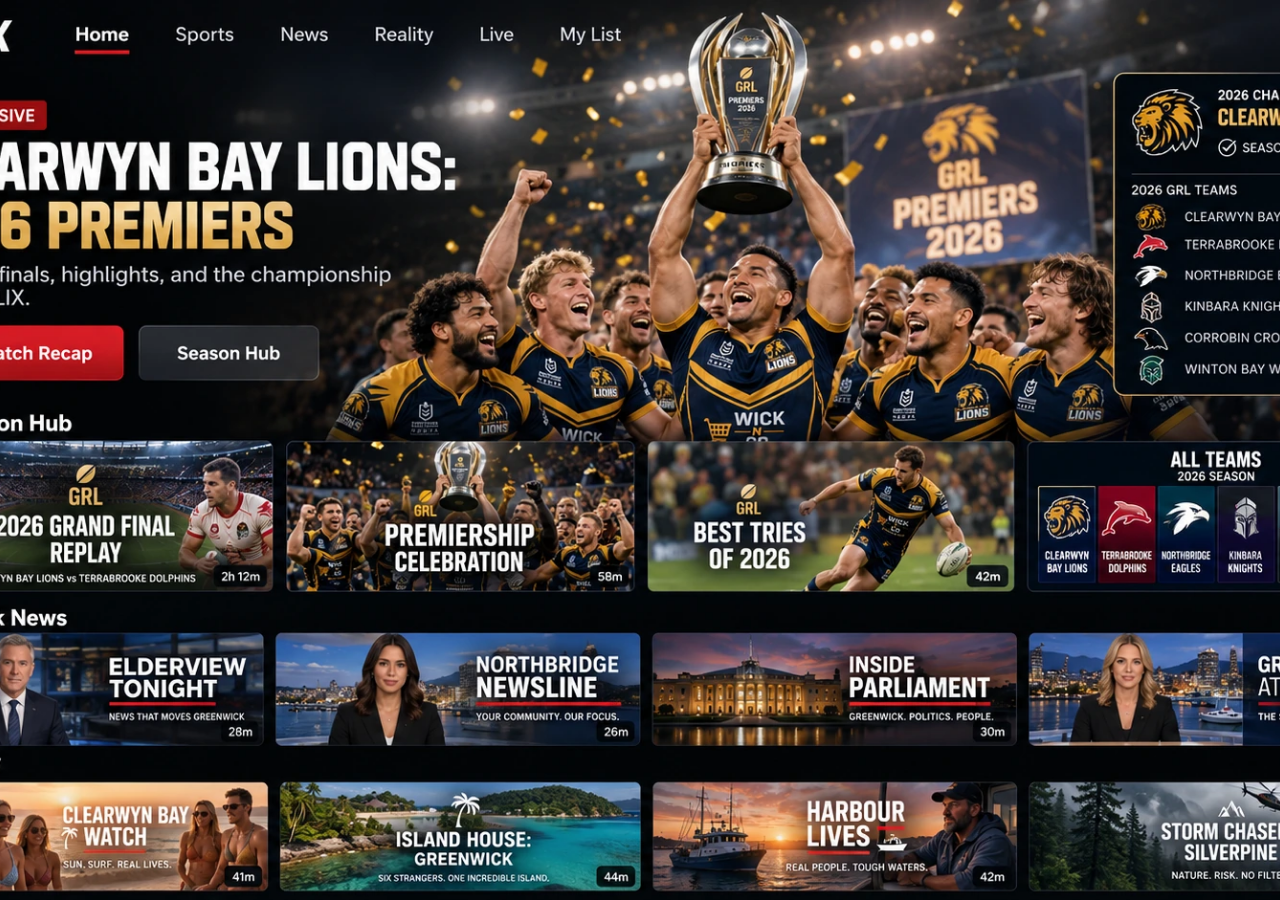
==== index.html @ b38acb1f "Add files via upload" ====
<!doctype html><html lang="en"><head><meta charset="utf-8"><meta name="viewport" content="width=device-width,initial-scale=1"><meta name="theme-color" content="#03070b"><title>6FLIX — Home</title><link rel="stylesheet" href="style.css"></head><body><main class="app"><section class="screen"><img class="bg" src="assets/home.webp" alt="6FLIX Home interface"><a class="hotspot nav-home" href="index.html" aria-label="Home"></a><a class="hotspot nav-sports" href="sports.html" aria-label="Sports"></a><a class="hotspot nav-news" href="news.html" aria-label="News"></a><a class="hotspot nav-reality" href="reality.html" aria-label="Reality"></a><a class="hotspot nav-live" href="live.html" aria-label="Live"></a><a class="hotspot nav-list" href="my-list.html" aria-label="My List"></a><a class="hotspot nav-search" href="#" data-search aria-label="Search"></a><a class="hotspot nav-profile" href="profiles.html" aria-label="Profiles"></a><a class="hotspot hero-primary" href="#" data-watch aria-label="Watch"></a><a class="hotspot hero-secondary" href="#" data-info aria-label="More information"></a></section></main>
<div class="floating" id="watchModal"><div class="modal"><button class="close" data-close="watchModal">×</button><h2>6FLIX Player</h2><p>This demo player is wired into the interface. Connect your own HLS/DASH/MP4 stream URL when you deploy the production service.</p><div style="aspect-ratio:16/9;background:#000;border-radius:14px;display:grid;place-items:center;margin-top:18px;border:1px solid #303842"><button class="btn red">▶ Play</button></div></div></div>
<div class="floating" id="infoModal"><div class="modal"><button class="close" data-close="infoModal">×</button><h2>About this title</h2><p>Exclusive programming from 6FLIX. Browse episodes, replays, highlights and related coverage from this title hub.</p><button class="btn red" data-watch>▶ Watch Now</button></div></div>
<div class="floating" id="searchModal"><div class="modal"><button class="close" data-close="searchModal">×</button><h2 id="searchHint">Search 6FLIX</h2><div class="searchbox"><input id="searchInput" placeholder="Search shows, teams, news and live channels"><button class="btn red">Search</button></div><div class="results"><div class="result">GRL</div><div class="result">6 NEWS</div><div class="result">Greenwick Shores</div></div></div></div>
<script src="app.js"></script></body></html>
---- style.css ----
:root{--red:#e50914;--panel:#091119;--muted:#aab2bc;--white:#fff}
*{box-sizing:border-box}html,body{margin:0;background:#03070b;color:#fff;font-family:Inter,Segoe UI,Arial,sans-serif;min-height:100%;overflow-x:hidden}a{color:inherit;text-decoration:none}
.app{width:100%;min-height:100vh;background:#03070b}.screen{position:relative;width:100%;max-width:1920px;margin:0 auto;aspect-ratio:1672/941;min-height:min(100vh,941px);background:#03070b;overflow:hidden}.screen>img.bg{position:absolute;inset:0;width:100%;height:100%;object-fit:cover;display:block;user-select:none;-webkit-user-drag:none}
.hotspot{position:absolute;z-index:5;border-radius:10px;cursor:pointer}.hotspot:focus-visible{outline:3px solid #fff;outline-offset:2px}.hotspot:hover{background:rgba(255,255,255,.035)}
.nav-home{left:12.4%;top:1.2%;width:5.8%;height:5.5%}.nav-sports{left:19.3%;top:1.2%;width:6.2%;height:5.5%}.nav-news{left:25.6%;top:1.2%;width:5.5%;height:5.5%}.nav-reality{left:31.6%;top:1.2%;width:6.2%;height:5.5%}.nav-live{left:37.3%;top:1.2%;width:5%;height:5.5%}.nav-list{left:42.1%;top:1.2%;width:6.7%;height:5.5%}.nav-search{left:89.2%;top:1%;width:3.7%;height:5.8%}.nav-profile{left:93.2%;top:.8%;width:4%;height:6.2%}
.hero-primary{left:3.2%;top:35.1%;width:15.9%;height:6.2%}.hero-secondary{left:19.8%;top:35.1%;width:12.4%;height:6.2%}
.floating{position:fixed;inset:0;z-index:20;display:none;align-items:center;justify-content:center;background:rgba(0,0,0,.72);backdrop-filter:blur(16px)}.floating.open{display:flex}.modal{width:min(720px,92vw);background:linear-gradient(180deg,#101820,#070b0f);border:1px solid rgba(255,255,255,.14);border-radius:22px;box-shadow:0 30px 80px rgba(0,0,0,.65);padding:28px}.modal h2{margin:0 0 12px;font-size:32px}.modal p{color:#bac3cd;line-height:1.55}.modal .close{float:right;border:0;background:#222c35;color:#fff;width:40px;height:40px;border-radius:50%;font-size:24px;cursor:pointer}.searchbox{display:flex;gap:12px;margin-top:20px}.searchbox input{flex:1;background:#0b1117;border:1px solid #39434d;color:#fff;border-radius:12px;padding:15px 16px;font-size:18px}.btn{border:0;border-radius:11px;padding:14px 20px;font-weight:700;font-size:16px;cursor:pointer}.btn.red{background:var(--red);color:#fff}.btn.dark{background:#232b33;color:#fff}.results{display:grid;grid-template-columns:repeat(3,1fr);gap:12px;margin-top:20px}.result{aspect-ratio:16/9;border-radius:12px;background:linear-gradient(135deg,#273545,#111923);display:flex;align-items:end;padding:12px;font-weight:700;border:1px solid rgba(255,255,255,.08)}
.generated{min-height:100vh;background:radial-gradient(circle at 20% 0,#15202c 0,#05090d 38%,#020406 100%);padding:30px 44px}.gen-nav{display:flex;align-items:center;gap:38px;height:72px}.brand{font-weight:900;font-size:36px;letter-spacing:-2px}.brand b{color:#e31b23}.gen-nav a{font-size:19px;color:#e7e7e7}.gen-nav a.active{font-weight:800;border-bottom:4px solid var(--red);padding-bottom:8px}.spacer{flex:1}.profile-dot{width:42px;height:42px;border:2px solid var(--red);border-radius:50%;display:grid;place-items:center}.page-title{font-size:46px;margin:40px 0 8px}.sub{color:#aeb8c3;margin-bottom:26px}.grid{display:grid;grid-template-columns:repeat(4,minmax(0,1fr));gap:18px}.card{aspect-ratio:16/9;border-radius:14px;background:linear-gradient(135deg,#182638,#0c1118);border:1px solid rgba(255,255,255,.09);padding:18px;display:flex;align-items:flex-end;font-size:21px;font-weight:800;box-shadow:inset 0 -70px 80px rgba(0,0,0,.35)}
.profile-screen .hotspot-profile{position:absolute;z-index:5;top:35%;width:8%;height:17%;border-radius:14px;cursor:pointer}.p1{left:61.5%}.p2{left:68.5%}.p3{left:75.5%}.p4{left:82.5%}.p5{left:89.5%}
@media(max-width:900px){.screen{aspect-ratio:16/9;min-height:auto}.generated{padding:20px}.gen-nav{gap:16px;overflow:auto}.gen-nav a{font-size:15px}.brand{font-size:28px}.grid{grid-template-columns:repeat(2,1fr)}.modal h2{font-size:26px}.results{grid-template-columns:1fr 1fr}}
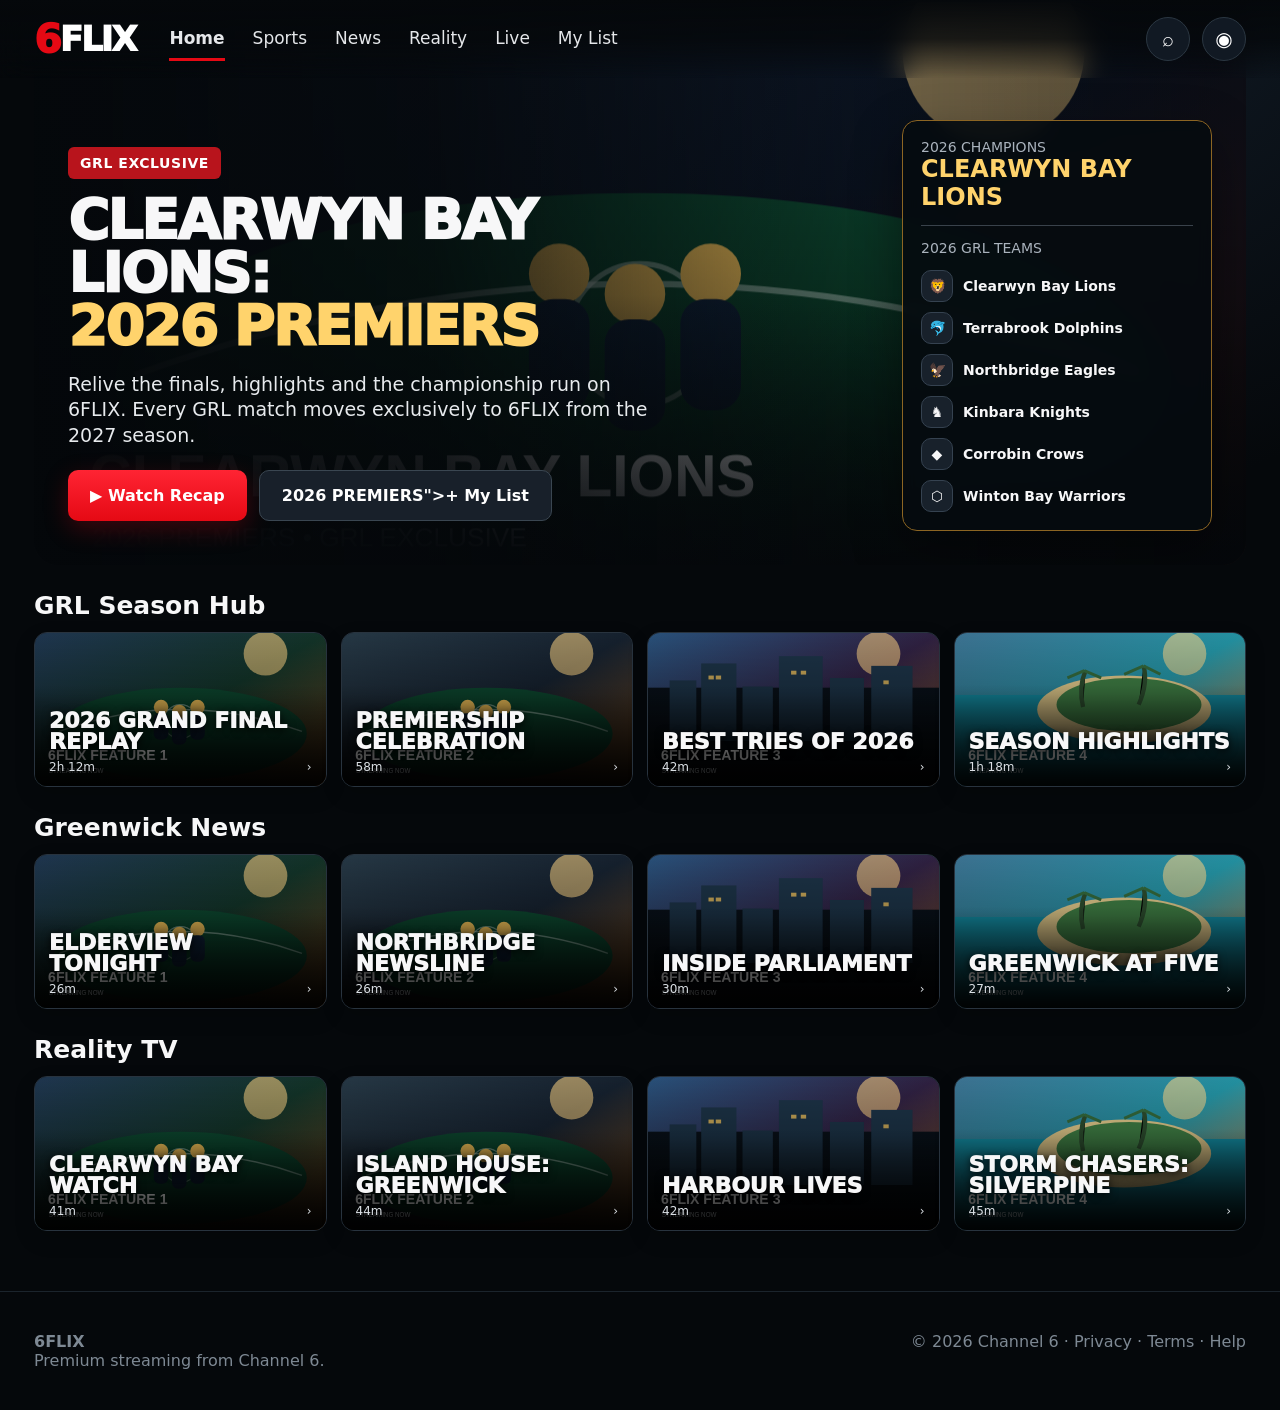
==== commit ad9e1505: "Add files via upload" ====
--- a/index.html
+++ b/index.html
@@ -1,5 +1 @@
-<!doctype html><html lang="en"><head><meta charset="utf-8"><meta name="viewport" content="width=device-width,initial-scale=1"><meta name="theme-color" content="#03070b"><title>6FLIX — Home</title><link rel="stylesheet" href="style.css"></head><body><main class="app"><section class="screen"><img class="bg" src="assets/home.webp" alt="6FLIX Home interface"><a class="hotspot nav-home" href="index.html" aria-label="Home"></a><a class="hotspot nav-sports" href="sports.html" aria-label="Sports"></a><a class="hotspot nav-news" href="news.html" aria-label="News"></a><a class="hotspot nav-reality" href="reality.html" aria-label="Reality"></a><a class="hotspot nav-live" href="live.html" aria-label="Live"></a><a class="hotspot nav-list" href="my-list.html" aria-label="My List"></a><a class="hotspot nav-search" href="#" data-search aria-label="Search"></a><a class="hotspot nav-profile" href="profiles.html" aria-label="Profiles"></a><a class="hotspot hero-primary" href="#" data-watch aria-label="Watch"></a><a class="hotspot hero-secondary" href="#" data-info aria-label="More information"></a></section></main>
-<div class="floating" id="watchModal"><div class="modal"><button class="close" data-close="watchModal">×</button><h2>6FLIX Player</h2><p>This demo player is wired into the interface. Connect your own HLS/DASH/MP4 stream URL when you deploy the production service.</p><div style="aspect-ratio:16/9;background:#000;border-radius:14px;display:grid;place-items:center;margin-top:18px;border:1px solid #303842"><button class="btn red">▶ Play</button></div></div></div>
-<div class="floating" id="infoModal"><div class="modal"><button class="close" data-close="infoModal">×</button><h2>About this title</h2><p>Exclusive programming from 6FLIX. Browse episodes, replays, highlights and related coverage from this title hub.</p><button class="btn red" data-watch>▶ Watch Now</button></div></div>
-<div class="floating" id="searchModal"><div class="modal"><button class="close" data-close="searchModal">×</button><h2 id="searchHint">Search 6FLIX</h2><div class="searchbox"><input id="searchInput" placeholder="Search shows, teams, news and live channels"><button class="btn red">Search</button></div><div class="results"><div class="result">GRL</div><div class="result">6 NEWS</div><div class="result">Greenwick Shores</div></div></div></div>
-<script src="app.js"></script></body></html>
+<!doctype html><html lang="en"><head><meta charset="utf-8"><meta name="viewport" content="width=device-width,initial-scale=1"><title>6FLIX — CLEARWYN BAY LIONS:<br><span class="gold">2026 PREMIERS</span></title><link rel="stylesheet" href="style.css"></head><body><div class="app"><header class="topbar"><a class="logo" href="index.html"><span class="six">6</span><span class="flix">FLIX</span></a><nav class="nav"><a href="index.html" data-nav="home" class="active">Home</a><a href="sports.html" data-nav="sports">Sports</a><a href="news.html" data-nav="news">News</a><a href="reality.html" data-nav="reality">Reality</a><a href="live.html" data-nav="live">Live</a><a href="my-list.html" data-nav="list">My List</a></nav><div class="nav-actions"><button class="icon-btn" aria-label="Search">⌕</button><div class="profile-menu"><button class="icon-btn" data-profile-toggle aria-label="Profile">◉</button><div class="profile-pop"><a href="profiles.html">Switch profile</a><a href="plans.html">Plan & billing</a><a href="welcome.html">Sign out</a></div></div></div></header><main class="page"><section class="hero" style="background-image:url('assets/hero-home.svg')"><div class="hero-content"><span class="eyebrow">GRL EXCLUSIVE</span><h1>CLEARWYN BAY LIONS:<br><span class="gold">2026 PREMIERS</span></h1><p>Relive the finals, highlights and the championship run on 6FLIX. Every GRL match moves exclusively to 6FLIX from the 2027 season.</p><div class="hero-actions"><button class="primary">▶ Watch Recap</button><button class="secondary" data-add-list="CLEARWYN BAY LIONS: <span class="gold">2026 PREMIERS</span>">+ My List</button></div></div><aside class="side-card"><div class="muted">2026 CHAMPIONS</div><h3 style="color:#ffd36c">CLEARWYN BAY LIONS</h3><div style="height:1px;background:#39424b;margin:14px 0"></div><div class="muted">2026 GRL TEAMS</div><div class="team-list"><div class="team-item"><span class="team-badge">🦁</span>Clearwyn Bay Lions</div><div class="team-item"><span class="team-badge">🐬</span>Terrabrook Dolphins</div><div class="team-item"><span class="team-badge">🦅</span>Northbridge Eagles</div><div class="team-item"><span class="team-badge">♞</span>Kinbara Knights</div><div class="team-item"><span class="team-badge">◆</span>Corrobin Crows</div><div class="team-item"><span class="team-badge">⬡</span>Winton Bay Warriors</div></div></aside></section><section class="section"><h2>GRL Season Hub</h2><div class="row"><article class="card"><div class="art" style="background-image:url('assets/card-1.svg')"></div><div class="card-content"><div class="card-title">2026 Grand Final Replay</div><div class="card-meta"><span>2h 12m</span><span>›</span></div></div></article><article class="card"><div class="art" style="background-image:url('assets/card-2.svg')"></div><div class="card-content"><div class="card-title">Premiership Celebration</div><div class="card-meta"><span>58m</span><span>›</span></div></div></article><article class="card"><div class="art" style="background-image:url('assets/card-3.svg')"></div><div class="card-content"><div class="card-title">Best Tries of 2026</div><div class="card-meta"><span>42m</span><span>›</span></div></div></article><article class="card"><div class="art" style="background-image:url('assets/card-4.svg')"></div><div class="card-content"><div class="card-title">Season Highlights</div><div class="card-meta"><span>1h 18m</span><span>›</span></div></div></article></div></section><section class="section"><h2>Greenwick News</h2><div class="row"><article class="card"><div class="art" style="background-image:url('assets/card-1.svg')"></div><div class="card-content"><div class="card-title">Elderview Tonight</div><div class="card-meta"><span>26m</span><span>›</span></div></div></article><article class="card"><div class="art" style="background-image:url('assets/card-2.svg')"></div><div class="card-content"><div class="card-title">Northbridge Newsline</div><div class="card-meta"><span>26m</span><span>›</span></div></div></article><article class="card"><div class="art" style="background-image:url('assets/card-3.svg')"></div><div class="card-content"><div class="card-title">Inside Parliament</div><div class="card-meta"><span>30m</span><span>›</span></div></div></article><article class="card"><div class="art" style="background-image:url('assets/card-4.svg')"></div><div class="card-content"><div class="card-title">Greenwick at Five</div><div class="card-meta"><span>27m</span><span>›</span></div></div></article></div></section><section class="section"><h2>Reality TV</h2><div class="row"><article class="card"><div class="art" style="background-image:url('assets/card-1.svg')"></div><div class="card-content"><div class="card-title">Clearwyn Bay Watch</div><div class="card-meta"><span>41m</span><span>›</span></div></div></article><article class="card"><div class="art" style="background-image:url('assets/card-2.svg')"></div><div class="card-content"><div class="card-title">Island House: Greenwick</div><div class="card-meta"><span>44m</span><span>›</span></div></div></article><article class="card"><div class="art" style="background-image:url('assets/card-3.svg')"></div><div class="card-content"><div class="card-title">Harbour Lives</div><div class="card-meta"><span>42m</span><span>›</span></div></div></article><article class="card"><div class="art" style="background-image:url('assets/card-4.svg')"></div><div class="card-content"><div class="card-title">Storm Chasers: Silverpine</div><div class="card-meta"><span>45m</span><span>›</span></div></div></article></div></section></main><footer class="footer"><div><strong>6FLIX</strong><br>Premium streaming from Channel 6.</div><div>© 2026 Channel 6 · Privacy · Terms · Help</div></footer><script src="app.js"></script></div></body></html>
--- a/style.css
+++ b/style.css
@@ -1,10 +1,8 @@
-:root{--red:#e50914;--panel:#091119;--muted:#aab2bc;--white:#fff}
-*{box-sizing:border-box}html,body{margin:0;background:#03070b;color:#fff;font-family:Inter,Segoe UI,Arial,sans-serif;min-height:100%;overflow-x:hidden}a{color:inherit;text-decoration:none}
-.app{width:100%;min-height:100vh;background:#03070b}.screen{position:relative;width:100%;max-width:1920px;margin:0 auto;aspect-ratio:1672/941;min-height:min(100vh,941px);background:#03070b;overflow:hidden}.screen>img.bg{position:absolute;inset:0;width:100%;height:100%;object-fit:cover;display:block;user-select:none;-webkit-user-drag:none}
-.hotspot{position:absolute;z-index:5;border-radius:10px;cursor:pointer}.hotspot:focus-visible{outline:3px solid #fff;outline-offset:2px}.hotspot:hover{background:rgba(255,255,255,.035)}
-.nav-home{left:12.4%;top:1.2%;width:5.8%;height:5.5%}.nav-sports{left:19.3%;top:1.2%;width:6.2%;height:5.5%}.nav-news{left:25.6%;top:1.2%;width:5.5%;height:5.5%}.nav-reality{left:31.6%;top:1.2%;width:6.2%;height:5.5%}.nav-live{left:37.3%;top:1.2%;width:5%;height:5.5%}.nav-list{left:42.1%;top:1.2%;width:6.7%;height:5.5%}.nav-search{left:89.2%;top:1%;width:3.7%;height:5.8%}.nav-profile{left:93.2%;top:.8%;width:4%;height:6.2%}
-.hero-primary{left:3.2%;top:35.1%;width:15.9%;height:6.2%}.hero-secondary{left:19.8%;top:35.1%;width:12.4%;height:6.2%}
-.floating{position:fixed;inset:0;z-index:20;display:none;align-items:center;justify-content:center;background:rgba(0,0,0,.72);backdrop-filter:blur(16px)}.floating.open{display:flex}.modal{width:min(720px,92vw);background:linear-gradient(180deg,#101820,#070b0f);border:1px solid rgba(255,255,255,.14);border-radius:22px;box-shadow:0 30px 80px rgba(0,0,0,.65);padding:28px}.modal h2{margin:0 0 12px;font-size:32px}.modal p{color:#bac3cd;line-height:1.55}.modal .close{float:right;border:0;background:#222c35;color:#fff;width:40px;height:40px;border-radius:50%;font-size:24px;cursor:pointer}.searchbox{display:flex;gap:12px;margin-top:20px}.searchbox input{flex:1;background:#0b1117;border:1px solid #39434d;color:#fff;border-radius:12px;padding:15px 16px;font-size:18px}.btn{border:0;border-radius:11px;padding:14px 20px;font-weight:700;font-size:16px;cursor:pointer}.btn.red{background:var(--red);color:#fff}.btn.dark{background:#232b33;color:#fff}.results{display:grid;grid-template-columns:repeat(3,1fr);gap:12px;margin-top:20px}.result{aspect-ratio:16/9;border-radius:12px;background:linear-gradient(135deg,#273545,#111923);display:flex;align-items:end;padding:12px;font-weight:700;border:1px solid rgba(255,255,255,.08)}
-.generated{min-height:100vh;background:radial-gradient(circle at 20% 0,#15202c 0,#05090d 38%,#020406 100%);padding:30px 44px}.gen-nav{display:flex;align-items:center;gap:38px;height:72px}.brand{font-weight:900;font-size:36px;letter-spacing:-2px}.brand b{color:#e31b23}.gen-nav a{font-size:19px;color:#e7e7e7}.gen-nav a.active{font-weight:800;border-bottom:4px solid var(--red);padding-bottom:8px}.spacer{flex:1}.profile-dot{width:42px;height:42px;border:2px solid var(--red);border-radius:50%;display:grid;place-items:center}.page-title{font-size:46px;margin:40px 0 8px}.sub{color:#aeb8c3;margin-bottom:26px}.grid{display:grid;grid-template-columns:repeat(4,minmax(0,1fr));gap:18px}.card{aspect-ratio:16/9;border-radius:14px;background:linear-gradient(135deg,#182638,#0c1118);border:1px solid rgba(255,255,255,.09);padding:18px;display:flex;align-items:flex-end;font-size:21px;font-weight:800;box-shadow:inset 0 -70px 80px rgba(0,0,0,.35)}
-.profile-screen .hotspot-profile{position:absolute;z-index:5;top:35%;width:8%;height:17%;border-radius:14px;cursor:pointer}.p1{left:61.5%}.p2{left:68.5%}.p3{left:75.5%}.p4{left:82.5%}.p5{left:89.5%}
-@media(max-width:900px){.screen{aspect-ratio:16/9;min-height:auto}.generated{padding:20px}.gen-nav{gap:16px;overflow:auto}.gen-nav a{font-size:15px}.brand{font-size:28px}.grid{grid-template-columns:repeat(2,1fr)}.modal h2{font-size:26px}.results{grid-template-columns:1fr 1fr}}
+:root{
+  --bg:#05080b;--bg2:#091018;--panel:#0d141c;--panel2:#121b25;--text:#f7f7f8;--muted:#aab3bd;--red:#e50914;--red2:#ff2433;--gold:#f4b940;--line:#23303b;--shadow:0 18px 50px rgba(0,0,0,.38);--radius:16px
+}
+*{box-sizing:border-box}html{scroll-behavior:smooth}body{margin:0;background:radial-gradient(circle at 80% -10%,#14202d 0,transparent 35%),var(--bg);color:var(--text);font-family:Inter,ui-sans-serif,system-ui,-apple-system,Segoe UI,Roboto,Arial,sans-serif}a{color:inherit;text-decoration:none}button,input,select{font:inherit}.app{min-height:100vh}.topbar{position:sticky;top:0;z-index:50;display:flex;align-items:center;gap:34px;padding:16px 34px;background:linear-gradient(180deg,rgba(5,8,11,.98),rgba(5,8,11,.8),transparent);backdrop-filter:blur(14px)}.logo{display:flex;align-items:center;font-weight:950;font-size:34px;letter-spacing:-2px}.logo .six{color:var(--red);font-size:1.17em}.logo .flix{color:#fff}.nav{display:flex;gap:28px;align-items:center;flex:1}.nav a{font-size:17px;color:#e5e7ea;padding:10px 0;border-bottom:3px solid transparent}.nav a.active{font-weight:800;border-color:var(--red)}.nav-actions{display:flex;gap:12px;align-items:center}.icon-btn,.pill-btn,.primary,.secondary{border:0;cursor:pointer;transition:.18s ease}.icon-btn{width:44px;height:44px;border-radius:999px;background:#111923;color:#fff;border:1px solid #2b3742;font-size:20px}.icon-btn:hover,.pill-btn:hover,.secondary:hover{background:#18222e}.pill-btn{padding:11px 16px;border-radius:999px;background:#101720;border:1px solid #26323d;color:#fff}.primary{background:linear-gradient(180deg,var(--red2),var(--red));color:#fff;border-radius:10px;padding:15px 22px;font-weight:800;box-shadow:0 8px 24px rgba(229,9,20,.25)}.primary:hover{transform:translateY(-1px);filter:brightness(1.06)}.secondary{background:#18202a;color:#fff;border:1px solid #3a4651;border-radius:10px;padding:15px 22px;font-weight:750}.page{padding:0 34px 60px}.hero{position:relative;min-height:510px;border-radius:0 0 24px 24px;overflow:hidden;margin-top:-76px;padding:145px 34px 44px;display:flex;align-items:flex-end;background-size:cover;background-position:center}.hero:before{content:"";position:absolute;inset:0;background:linear-gradient(90deg,rgba(4,7,10,.98) 0%,rgba(4,7,10,.83) 33%,rgba(4,7,10,.22) 67%,rgba(4,7,10,.5) 100%),linear-gradient(0deg,#05080b 0%,transparent 48%)}.hero-content{position:relative;z-index:2;max-width:650px}.eyebrow{display:inline-flex;align-items:center;gap:8px;padding:8px 12px;border-radius:6px;background:#b8141c;color:#fff;font-weight:900;font-size:14px;letter-spacing:.04em;text-transform:uppercase}.hero h1{font-size:56px;line-height:.95;margin:14px 0 14px;letter-spacing:-2px;text-transform:uppercase;font-weight:950}.hero h1 .gold{color:#ffd36c}.hero p{font-size:19px;line-height:1.35;color:#e7eaed;max-width:600px}.hero-actions{display:flex;gap:12px;margin-top:22px}.side-card{position:absolute;z-index:3;right:34px;top:118px;width:310px;background:rgba(6,11,16,.92);border:1px solid #8c6523;border-radius:15px;padding:18px;box-shadow:var(--shadow);backdrop-filter:blur(8px)}.side-card h3{margin:0 0 4px;font-size:24px}.side-card .muted{color:var(--muted);font-size:14px}.team-list{display:grid;gap:10px;margin-top:14px}.team-item{display:flex;align-items:center;gap:10px;font-weight:700;font-size:14px}.team-badge{width:32px;height:32px;border-radius:10px;display:grid;place-items:center;background:#18212b;border:1px solid #354250;font-weight:900}.section{margin-top:26px}.section h2{font-size:25px;margin:0 0 12px}.row{display:grid;grid-template-columns:repeat(4,minmax(0,1fr));gap:14px}.card{position:relative;min-height:155px;border-radius:13px;overflow:hidden;background:#111923;border:1px solid #28333e;cursor:pointer;box-shadow:0 8px 20px rgba(0,0,0,.18);transition:transform .18s ease,border-color .18s ease}.card:hover{transform:translateY(-4px) scale(1.01);border-color:#536170}.card .art{position:absolute;inset:0;background-size:cover;background-position:center;transition:transform .25s ease}.card:hover .art{transform:scale(1.03)}.card:after{content:"";position:absolute;inset:0;background:linear-gradient(0deg,rgba(0,0,0,.92) 0%,rgba(0,0,0,.2) 60%,transparent 100%)}.card-content{position:absolute;z-index:2;left:14px;right:14px;bottom:12px}.card-title{font-size:22px;font-weight:950;line-height:.95;text-transform:uppercase;text-shadow:0 2px 8px #000}.card-meta{display:flex;justify-content:space-between;color:#dbe0e5;font-size:12px;margin-top:8px}.mini-row{display:grid;grid-template-columns:repeat(6,minmax(0,1fr));gap:12px}.mini-card{min-height:120px}.mini-card .card-title{font-size:16px}.profile-menu{position:relative}.profile-pop{display:none;position:absolute;right:0;top:52px;width:220px;background:#0d141c;border:1px solid #2d3944;border-radius:13px;padding:10px;box-shadow:var(--shadow)}.profile-menu.open .profile-pop{display:block}.profile-pop a{display:block;padding:11px 12px;border-radius:8px;color:#e8ebee}.profile-pop a:hover{background:#151f2a}.live-dot{width:10px;height:10px;border-radius:50%;background:var(--red);display:inline-block;box-shadow:0 0 0 5px rgba(229,9,20,.15)}
+/* auth + marketing */
+.marketing-header{display:flex;align-items:center;justify-content:space-between;padding:20px 38px;position:absolute;z-index:5;width:100%}.marketing-hero{min-height:680px;display:grid;place-items:center;text-align:center;padding:100px 24px 50px;background:radial-gradient(circle at 50% 28%,rgba(229,9,20,.18),transparent 28%),linear-gradient(rgba(4,7,10,.42),rgba(4,7,10,.94)),url('assets/hero-home.svg') center/cover}.marketing-hero .inner{max-width:840px}.marketing-hero h1{font-size:70px;line-height:1;margin:0 0 20px;letter-spacing:-3px}.marketing-hero p{color:#d4dae0;font-size:22px;line-height:1.45}.cta-row{display:flex;justify-content:center;gap:14px;margin-top:28px}.feature-grid{padding:50px 34px 70px;display:grid;grid-template-columns:repeat(3,1fr);gap:18px}.feature{padding:24px;border-radius:18px;background:linear-gradient(145deg,#111923,#0a1016);border:1px solid #25313c}.feature h3{font-size:23px;margin:10px 0}.feature p{color:#aeb7c0;line-height:1.5}.plans-wrap{max-width:1100px;margin:0 auto;padding:110px 24px 70px}.plans-wrap h1{text-align:center;font-size:50px;margin-bottom:8px}.plans-wrap>.sub{text-align:center;color:var(--muted);font-size:18px;margin-bottom:30px}.plans{display:grid;grid-template-columns:repeat(3,1fr);gap:18px}.plan{background:#0d141c;border:1px solid #28333e;border-radius:20px;padding:24px;position:relative}.plan.featured{border-color:#e02b34;box-shadow:0 0 0 2px rgba(229,9,20,.12),0 24px 70px rgba(0,0,0,.34)}.plan .tag{position:absolute;top:-13px;left:50%;transform:translateX(-50%);background:var(--red);padding:7px 12px;border-radius:999px;font-weight:800;font-size:12px}.plan h2{font-size:30px;margin:4px 0}.price{font-size:42px;font-weight:950;margin:10px 0}.price small{font-size:15px;color:var(--muted);font-weight:500}.plan ul{padding-left:20px;color:#d9dde1;line-height:1.9}.plan .primary,.plan .secondary{width:100%;margin-top:14px}.auth-shell{min-height:100vh;display:grid;place-items:center;padding:90px 20px;background:radial-gradient(circle at 50% 0%,rgba(229,9,20,.14),transparent 35%),#05080b}.auth-card{width:min(540px,100%);background:#0d141c;border:1px solid #2a3540;border-radius:22px;padding:30px;box-shadow:var(--shadow)}.auth-card h1{margin:0 0 6px;font-size:36px}.auth-card p{color:var(--muted)}.field{display:grid;gap:7px;margin:16px 0}.field label{font-size:13px;font-weight:800;color:#cfd5db}.field input,.field select{background:#091018;color:#fff;border:1px solid #33404c;border-radius:10px;padding:14px 15px;outline:none}.field input:focus,.field select:focus{border-color:#df2731;box-shadow:0 0 0 3px rgba(229,9,20,.12)}.auth-card .primary{width:100%;margin-top:8px}.steps{display:flex;gap:8px;margin-bottom:22px}.step{height:4px;flex:1;border-radius:999px;background:#26313c}.step.active{background:var(--red)}.legal{font-size:12px;color:#7f8a95;line-height:1.5;margin-top:14px}.center{text-align:center}.link-red{color:#ff3e47;font-weight:750}.profile-grid{display:grid;grid-template-columns:repeat(5,1fr);gap:24px;max-width:950px;margin:0 auto}.profile-tile{text-align:center;cursor:pointer}.avatar{aspect-ratio:1;border-radius:18px;display:grid;place-items:center;font-size:54px;font-weight:900;background:linear-gradient(145deg,#273441,#10171e);border:2px solid transparent}.profile-tile:hover .avatar{border-color:#fff}.profile-tile.active .avatar{background:linear-gradient(145deg,#a51e25,#621013);border-color:#fff}.profile-tile span{display:block;margin-top:10px;color:#d8dde2}.footer{padding:40px 34px;border-top:1px solid #1b242c;color:#7e8994;display:flex;justify-content:space-between;gap:20px;flex-wrap:wrap}
+@media(max-width:1050px){.row{grid-template-columns:repeat(2,1fr)}.mini-row{grid-template-columns:repeat(3,1fr)}.side-card{display:none}.hero-content{max-width:760px}.plans{grid-template-columns:1fr}.feature-grid{grid-template-columns:1fr}.profile-grid{grid-template-columns:repeat(3,1fr)}}
+@media(max-width:760px){.topbar{padding:12px 16px;gap:14px}.logo{font-size:27px}.nav{overflow:auto;gap:18px}.nav a{font-size:14px;white-space:nowrap}.page{padding:0 16px 40px}.hero{margin-top:-68px;padding:120px 20px 32px;min-height:500px}.hero h1{font-size:43px}.hero p{font-size:16px}.hero-actions{flex-wrap:wrap}.row{grid-template-columns:1fr}.mini-row{grid-template-columns:1fr 1fr}.marketing-hero h1{font-size:48px}.marketing-header{padding:16px 18px}.cta-row{flex-direction:column}.plans-wrap h1{font-size:40px}.profile-grid{grid-template-columns:repeat(2,1fr)}.nav-actions .pill-btn{display:none}}
